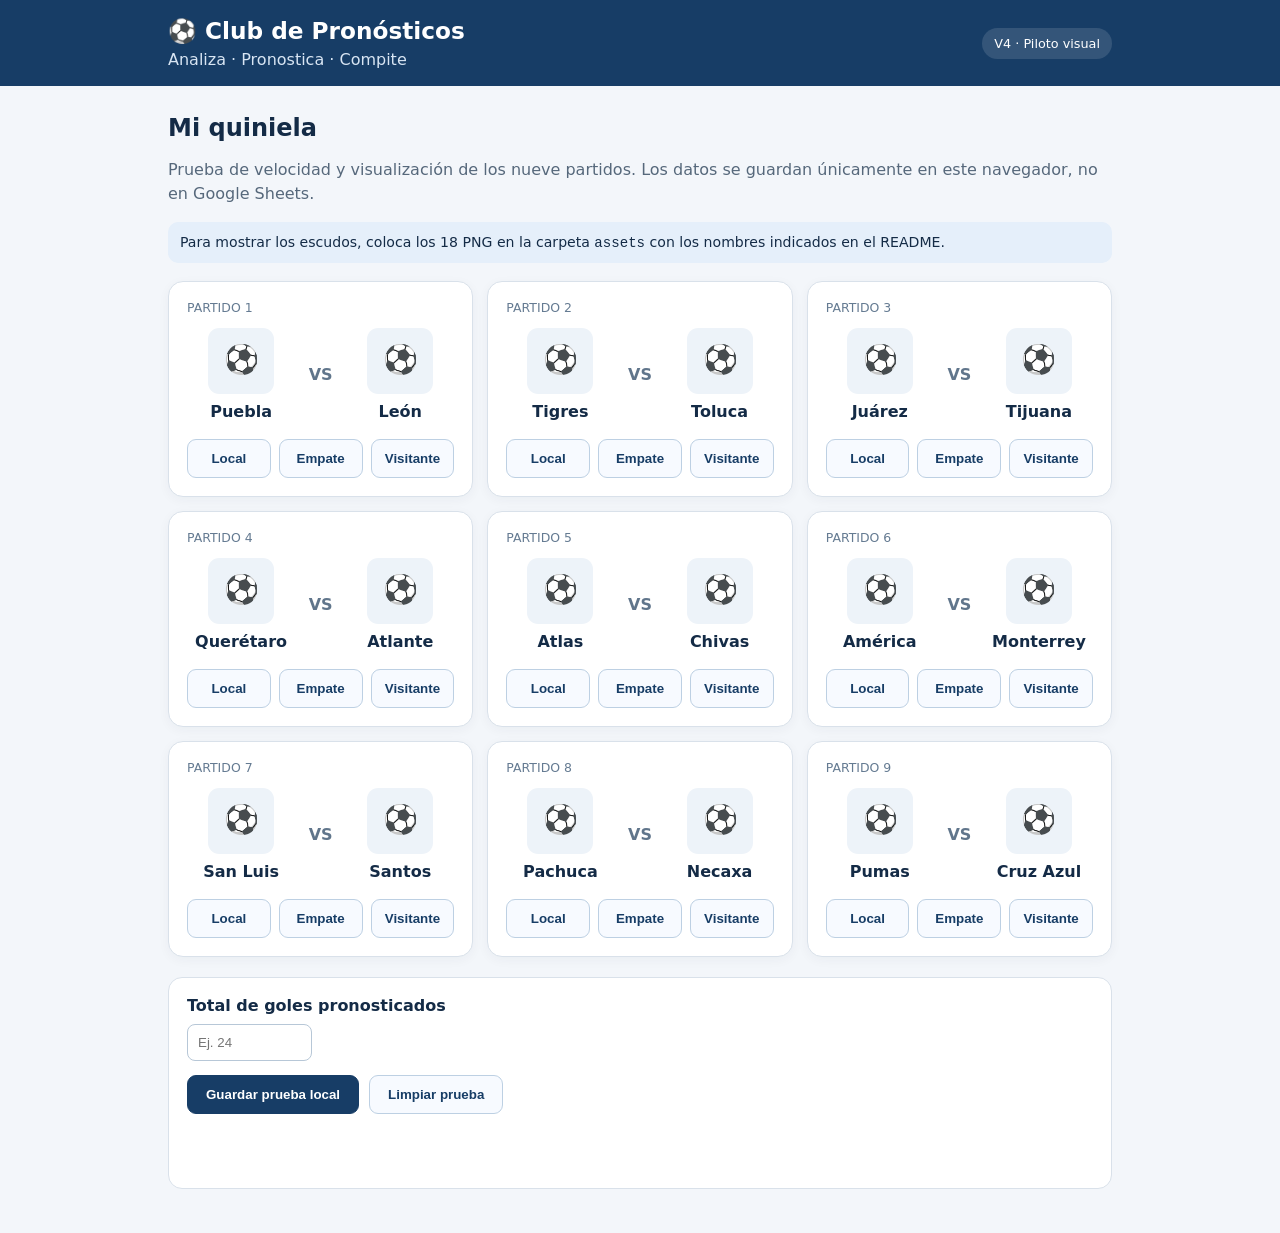
==== index.html @ 18bb1b21 "Add files via upload" ====
<!doctype html><html lang="es"><head><meta charset="utf-8"><meta name="viewport" content="width=device-width,initial-scale=1"><title>Club de Pronósticos · V4 piloto</title><link rel="stylesheet" href="styles.css"></head><body><header><div class="wrap top"><div><h1>⚽ Club de Pronósticos</h1><p>Analiza · Pronostica · Compite</p></div><span class="pill">V4 · Piloto visual</span></div></header><main class="wrap"><section class="intro"><h2>Mi quiniela</h2><p>Prueba de velocidad y visualización de los nueve partidos. Los datos se guardan únicamente en este navegador, no en Google Sheets.</p><div class="note">Para mostrar los escudos, coloca los 18 PNG en la carpeta <code>assets</code> con los nombres indicados en el README.</div></section><section id="matches" class="matches"></section><section class="footer"><label for="goals">Total de goles pronosticados</label><input id="goals" type="number" min="0" max="99" placeholder="Ej. 24"><div class="actions"><button id="save">Guardar prueba local</button><button id="clear" class="secondary">Limpiar prueba</button></div><p id="status" role="status"></p></section></main><script src="app.js"></script></body></html>
---- styles.css ----
:root{font-family:system-ui,-apple-system,Segoe UI,Arial,sans-serif;color:#142b46;background:#f3f6fa}*{box-sizing:border-box}body{margin:0}header{background:#173d66;color:white;padding:17px 0}.wrap{max-width:980px;margin:auto;padding:0 18px}.top{display:flex;align-items:center;justify-content:space-between;gap:16px}h1{font-size:1.45rem;margin:0}header p{margin:5px 0 0;color:#d8e5f3}.pill{background:#ffffff20;padding:8px 12px;border-radius:20px;font-size:.8rem}.intro{margin:28px 0 18px}.intro h2{margin-bottom:6px}.intro p{color:#56687b;line-height:1.5}.note{background:#e5effa;padding:12px;border-radius:10px;font-size:.88rem}.matches{display:grid;grid-template-columns:repeat(auto-fit,minmax(290px,1fr));gap:14px}.match{background:#fff;border:1px solid #d9e1ea;border-radius:15px;padding:18px;box-shadow:0 3px 12px #1834510b}.number{font-size:.78rem;color:#657b92;margin-bottom:13px}.teams{display:grid;grid-template-columns:1fr 35px 1fr;align-items:center;gap:8px;text-align:center}.team{min-width:0;display:flex;flex-direction:column;align-items:center;gap:8px;font-weight:650}.team img{width:66px;height:66px;object-fit:contain}.vs{font-weight:800;color:#60758b}.choices{display:grid;grid-template-columns:repeat(3,1fr);gap:8px;margin-top:18px}.choices button,.actions button{border:1px solid #bdd0e3;background:#f7faff;border-radius:9px;padding:11px 6px;color:#173d66;font-weight:650;cursor:pointer}.choices button.active,.actions button#save{background:#173d66;color:#fff;border-color:#173d66}.footer{margin:20px 0 45px;background:white;border:1px solid #d9e1ea;border-radius:14px;padding:18px}.footer label{display:block;font-weight:650;margin-bottom:9px}.footer input{padding:10px;border:1px solid #b7c7d7;border-radius:8px;width:125px}.actions{display:flex;gap:10px;margin-top:14px;flex-wrap:wrap}.actions button{padding:11px 18px}#status{color:#325b82;min-height:1.5em}@media(max-width:420px){.pill{font-size:.7rem}h1{font-size:1.1rem}.matches{grid-template-columns:1fr}}
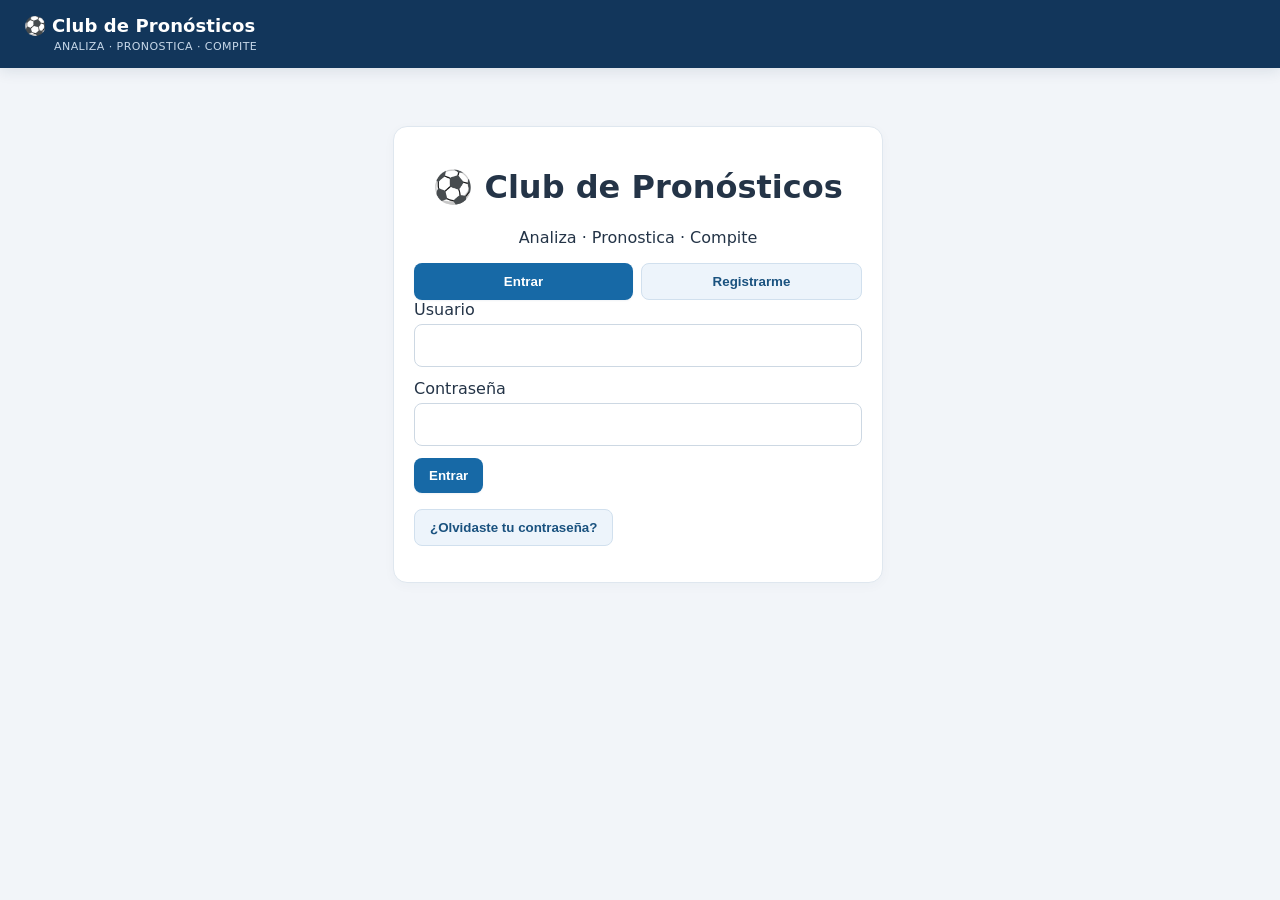
==== commit 4239594c: "Add files via upload" ====
--- a/index.html
+++ b/index.html
@@ -1 +1,70 @@
-<!doctype html><html lang="es"><head><meta charset="utf-8"><meta name="viewport" content="width=device-width,initial-scale=1"><title>Club de Pronósticos · V4 piloto</title><link rel="stylesheet" href="styles.css"></head><body><header><div class="wrap top"><div><h1>⚽ Club de Pronósticos</h1><p>Analiza · Pronostica · Compite</p></div><span class="pill">V4 · Piloto visual</span></div></header><main class="wrap"><section class="intro"><h2>Mi quiniela</h2><p>Prueba de velocidad y visualización de los nueve partidos. Los datos se guardan únicamente en este navegador, no en Google Sheets.</p><div class="note">Para mostrar los escudos, coloca los 18 PNG en la carpeta <code>assets</code> con los nombres indicados en el README.</div></section><section id="matches" class="matches"></section><section class="footer"><label for="goals">Total de goles pronosticados</label><input id="goals" type="number" min="0" max="99" placeholder="Ej. 24"><div class="actions"><button id="save">Guardar prueba local</button><button id="clear" class="secondary">Limpiar prueba</button></div><p id="status" role="status"></p></section></main><script src="app.js"></script></body></html>
+<!doctype html>
+<html lang="es"><head><meta charset="utf-8"><meta name="viewport" content="width=device-width,initial-scale=1,viewport-fit=cover"><meta name="theme-color" content="#12365b"><meta name="description" content="Club de Pronósticos: analiza, pronostica y compite"><link rel="manifest" href="manifest.webmanifest"><link rel="icon" href="assets/icon-192.png"><title>Club de Pronósticos</title><link rel="stylesheet" href="styles.css"></head>
+<body><header><div>⚽ <b>Club de Pronósticos</b><small>ANALIZA · PRONOSTICA · COMPITE</small></div><button id="logoutBtn" class="ghost hidden" onclick="logout()">Salir</button></header><main id="app">Cargando…</main><div id="toast" role="status" aria-live="polite"></div><script src="config.js"></script><script>
+'use strict';
+let token=localStorage.getItem('cdp_token')||'',me=null,currentJ=null;
+const $=id=>document.getElementById(id);
+const esc=x=>String(x??'').replace(/&/g,'&amp;').replace(/</g,'&lt;').replace(/>/g,'&gt;').replace(/"/g,'&quot;').replace(/'/g,'&#39;');
+const fmt=x=>x?new Date(x).toLocaleString('es-MX',{timeZone:'America/Mexico_City',dateStyle:'medium',timeStyle:'short'}):'—';
+function toast(x){let t=$('toast');if(!t){alert(x);return}t.textContent=x||'Error';t.style.display='block';setTimeout(()=>t.style.display='none',5000)}
+async function call(fn,args=[]){
+ const endpoint=window.CDP_CONFIG&&window.CDP_CONFIG.API_URL;
+ if(!endpoint||endpoint.includes('PEGA_URL_')) throw Error('Falta configurar la URL /exec de Google Apps Script en config.js');
+ const response=await fetch(endpoint,{method:'POST',mode:'cors',headers:{'Content-Type':'text/plain;charset=utf-8'},body:JSON.stringify({action:fn,args})});
+ const raw=await response.text(); let data; try{data=JSON.parse(raw)}catch(_){throw Error('Respuesta no válida de Apps Script. Revisa la implementación y la URL /exec.');}
+ if(!response.ok||data.success===false) throw Error(data.error||data.message||('Error HTTP '+response.status));
+ return data;
+}
+async function safe(f){try{return await f()}catch(e){toast(e.message)}}
+window.addEventListener('load',boot);
+async function boot(){if(!token)return auth();try{const r=await call('getBootstrap',[token]);me=r.user;shell()}catch(e){token='';localStorage.removeItem('cdp_token');auth()}}
+function auth(){$('logoutBtn').classList.add('hidden');$('app').innerHTML=`<div class="auth card"><h1>⚽ Club de Pronósticos</h1><p style="text-align:center">Analiza · Pronostica · Compite</p><div class="tabs"><button onclick="loginV()">Entrar</button><button class="secondary" onclick="regV()">Registrarme</button></div><div id="ab"></div></div>`;loginV()}
+function loginV(){$('ab').innerHTML=`<label>Usuario</label><input id="u" autocomplete="username"><label>Contraseña</label><input id="p" type="password" autocomplete="current-password"><button onclick="login()">Entrar</button><p><button class="secondary" onclick="resetV()">¿Olvidaste tu contraseña?</button></p>`}
+function regV(){$('ab').innerHTML=`<label>Nombre</label><input id="rn"><label>Alias</label><input id="ra"><label>Correo</label><input id="re" type="email"><label>Usuario</label><input id="ru"><label>Contraseña</label><input id="rp" type="password"><label><input id="rc" type="checkbox" style="width:auto"> Acepto reglas y privacidad</label><p><button onclick="reg()">Enviar registro</button></p>`}
+function resetV(){$('ab').innerHTML=`<h3>Restablecer contraseña</h3><p>Escribe tu usuario o correo. Enviaremos un código de seis dígitos.</p><label>Usuario o correo</label><input id="ri"><button onclick="requestReset()">Enviar código</button><p><button class="secondary" onclick="loginV()">← Volver al inicio</button></p>`}
+async function requestReset(){safe(async()=>{const id=$('ri').value.trim();if(!id)throw Error('Escribe usuario o correo');const r=await call('requestPasswordReset',[id]);toast(r.message);$('ab').innerHTML=`<h3>Introducir código</h3><input id="ri2" type="hidden" value="${esc(id)}"><label>Código de seis dígitos</label><input id="rcd" inputmode="numeric" maxlength="6"><label>Nueva contraseña</label><input id="rnp" type="password"><label>Confirmar contraseña</label><input id="rnp2" type="password"><button onclick="confirmReset()">Cambiar contraseña</button><p><button class="secondary" onclick="resetV()">Solicitar otro código</button></p>`})}
+async function confirmReset(){safe(async()=>{const a=$('rnp').value,b=$('rnp2').value;if(a!==b)throw Error('Las contraseñas no coinciden');const r=await call('confirmPasswordReset',[$('ri2').value,$('rcd').value.trim(),a]);toast(r.message);loginV()})}
+async function login(){safe(async()=>{const r=await call('loginUser',[$('u').value,$('p').value]);if(!r.ok)throw Error(r.message);token=r.token;me=r.user;localStorage.setItem('cdp_token',token);shell()})}
+async function reg(){safe(async()=>{const r=await call('registerUser',[{nombre:$('rn').value,alias:$('ra').value,email:$('re').value,usuario:$('ru').value,password:$('rp').value,privacidad:$('rc').checked}]);toast(r.message);loginV()})}
+async function logout(){try{await call('logoutUser',[token])}catch(e){}localStorage.removeItem('cdp_token');token='';auth()}
+function shell(){$('logoutBtn').classList.remove('hidden');if(me.estado==='PENDIENTE'){$('app').innerHTML='<div class="card">Cuenta pendiente de aprobación.</div>';return}me.rol==='ADMIN'?adminHome():userHome()}
+function adminHome(){$('app').innerHTML=`<div class="nav"><button onclick="dash()">Resumen</button><button onclick="users()">Usuarios</button><button onclick="jornadas()">Jornadas</button><button onclick="teams()">Escudos</button><button onclick="adminPicks()">Ver partidos</button><button onclick="results()">Resultados</button><button onclick="lab()">Laboratorio 🔒</button></div><div id="content"></div>`;dash()}
+async function dash(){safe(async()=>{const r=await call('getAdminDashboardV44',[token]);const labels={usuarios:'Participantes',activos:'Cuentas activas',pendientes:'Pendientes',jornadas:'Jornadas',pronosticosActuales:'Quinielas recibidas · jornada actual'};$('content').innerHTML=`<h2>Panel de control</h2><p class="v44-sub">Resumen actualizado desde Google Sheets</p><div class="v44-stats">${Object.entries(r.stats).map(([k,v])=>`<div class="card v44-stat"><strong>${Number(v)}</strong><span>${labels[k]||esc(k)}</span></div>`).join('')}</div><div class="card"><h3>Jornada actual</h3>${r.actual?`<b>${esc(r.actual.nombre)}</b><p>Estado: <span class="v44-pill">${esc(r.actual.estado)}</span></p><p>Cierre: ${fmt(r.actual.cierre)}</p>`:'No hay jornadas'}<div id="v45participation" class="v45-participation"></div><h3>Próximas jornadas</h3><div class="v44-list">${r.proximas.map(j=>`<div><b>${esc(j.nombre)}</b><span>${esc(j.estado)} · ${j.partidos}/9 partidos · ${j.participantes} quinielas</span><small>Cierre: ${fmt(j.cierre)}</small></div>`).join('')||'No hay jornadas próximas'}</div></div>`;await v45Participation()})}
+async function v45Participation(){
+ const el=$('v45participation');if(!el)return;
+ try{
+  const r=await call('getParticipationV45',[token]);
+  if(!r.jornada){el.textContent='Sin jornada para analizar.';return}
+  const pct=r.activos?Math.round(100*r.entregadas/r.activos):0;
+  el.innerHTML=`<h3>Participación · ${esc(r.jornada.nombre)}</h3><div><b>${r.entregadas} de ${r.activos}</b> participantes activos han enviado su quiniela (${pct}%).</div><div class="v44-track"><span style="width:${pct}%"></span></div><div class="v45-pending"><b>Pendientes de enviar (${r.pendientes.length})</b><div>${r.pendientes.length?r.pendientes.map(u=>esc(u.alias||u.usuario)).join(', '):'Todos los participantes activos han enviado su quiniela.'}</div></div>`;
+ }catch(e){el.textContent='No se pudo cargar la participación: '+e.message}
+}
+async function users(){safe(async()=>{const r=await call('getAllUsers',[token]);$('content').innerHTML=`<h2>Usuarios</h2><div class="table-wrap"><table><tr><th>Alias</th><th>Correo</th><th>Estado</th><th>Acción</th></tr>${r.users.map(u=>`<tr><td>${esc(u.alias)}</td><td>${esc(u.email)}</td><td>${esc(u.estado)}</td><td>${u.rol==='ADMIN'?'—':`<button class="secondary" onclick="statusU('${esc(u.idUsuario)}','${u.estado==='ACTIVO'?'SUSPENDIDO':'ACTIVO'}')">${u.estado==='ACTIVO'?'Suspender':'Aprobar / reactivar'}</button>`}</td></tr>`).join('')}</table></div>`})}
+async function statusU(id,e){safe(async()=>{const r=await call('setUserStatus',[token,id,e]);toast(r.message);users()})}
+async function jornadas(){safe(async()=>{const r=await call('getAdminJornadas',[token]);let m='';for(let i=1;i<=9;i++)m+=`<div class="grid"><div><label>Partido ${i} · Local</label><input id="l${i}"></div><div><label>Visitante</label><input id="v${i}"></div></div>`;$('content').innerHTML=`<h2>Administrar jornadas</h2><div class="card"><h3>Jornadas existentes · editar cierre</h3>${r.jornadas.map(j=>`<div class="card"><b>${esc(j.nombre)}</b> · ${esc(j.estado)}<p>Cierre actual: ${fmt(j.cierre)}</p><label>Nuevo cierre (hora de Guanajuato)</label><input type="datetime-local" id="c_${esc(j.idJornada)}" value="${toLocalInput(j.cierre)}"><button onclick="changeClose('${esc(j.idJornada)}','${esc(j.estado)}')">Guardar nuevo cierre</button> <button class="secondary" onclick="selectJ('${esc(j.idJornada)}')">Seleccionar</button></div>`).join('')||'No hay jornadas'}<p><button class="secondary" onclick="diagnose()">Diagnóstico de jornadas</button></p></div><div class="card"><h3>Crear nueva jornada</h3><label>Nombre</label><input id="jn"><div class="grid"><div><label>Apertura</label><input id="ja" type="datetime-local"></div><div><label>Cierre</label><input id="jc" type="datetime-local"></div></div>${m}<button onclick="createJ()">Crear jornada</button></div>`})}
+function toLocalInput(x){if(!x)return'';const d=new Date(x),parts=new Intl.DateTimeFormat('en-CA',{timeZone:'America/Mexico_City',year:'numeric',month:'2-digit',day:'2-digit',hour:'2-digit',minute:'2-digit',hourCycle:'h23'}).formatToParts(d);const v=k=>parts.find(p=>p.type===k)?.value||'00';return `${v('year')}-${v('month')}-${v('day')}T${v('hour')}:${v('minute')}`}
+function mexicoISO(v){if(!/^\d{4}-\d{2}-\d{2}T\d{2}:\d{2}$/.test(v))throw Error('Fecha inválida');return new Date(v+':00-06:00').toISOString()}
+async function changeClose(id,state){safe(async()=>{const v=$('c_'+id).value,iso=mexicoISO(v),reopen=state==='CERRADA';if(!confirm(`¿Cambiar el cierre al ${fmt(iso)}?${reopen?' La jornada cerrada se reabrirá.':''}`))return;const r=await call('updateJornadaDeadline',[token,id,iso,reopen]);toast(r.message);jornadas()})}
+async function diagnose(){safe(async()=>{const r=await call('getJornadaDiagnostics',[token]);$('content').innerHTML=`<h2>Diagnóstico</h2><div class="card">Zona horaria del proyecto: ${esc(r.timezone)}<pre style="white-space:pre-wrap">${esc(JSON.stringify(r.jornadas,null,2))}</pre><h3>Escudos</h3><pre>${esc(JSON.stringify(r.equipos,null,2))}</pre></div><button onclick="jornadas()">Volver</button>`})}
+async function createJ(){safe(async()=>{const p=[];for(let i=1;i<=9;i++)p.push({local:$('l'+i).value,visitante:$('v'+i).value});const r=await call('saveJornada',[token,{nombre:$('jn').value,apertura:mexicoISO($('ja').value),cierre:mexicoISO($('jc').value),partidos:p}]);toast(r.message);jornadas()})}
+function selectJ(id){localStorage.setItem('cdp_j',id);toast('Jornada seleccionada')}
+async function teams(){safe(async()=>{const r=await call('getAdminTeams',[token]);$('content').innerHTML=`<h2>Catálogo de equipos y escudos</h2><div class="card"><p><b>Drive V3.3:</b> Sincroniza los escudos que ya subiste a la carpeta. Reconoce mayúsculas, espacios y acentos. No modifica jornadas ni pronósticos.</p><button onclick="syncShieldsV33()">Sincronizar escudos de Drive</button></div><div class="card"><p>El nombre debe coincidir con el utilizado en la jornada. Utiliza una URL pública HTTPS que abra directamente la imagen.</p><label>Nombre del equipo</label><input id="eq"><label>Nombre corto</label><input id="short"><label>URL pública del escudo</label><input id="logo" type="url" placeholder="https://.../escudo.png"><button onclick="saveEq()">Guardar equipo</button></div><div class="card">${r.teams.map(x=>`<div style="display:flex;align-items:center;gap:12px;padding:10px;border-bottom:1px solid #ddd">${badgeLogo(x.logoURL,x.equipo)}<span>${esc(x.equipo)}</span><button class="secondary" onclick="editEq('${esc(x.idEquipo)}')">Editar</button></div>`).join('')||'Sin equipos registrados'}</div>`;window._teams=r.teams})}
+function editEq(id){const x=(window._teams||[]).find(t=>t.idEquipo===id);if(!x)return;$('eq').value=x.equipo;$('short').value=x.nombreCorto;$('logo').value=x.logoURL}
+async function saveEq(){safe(async()=>{const r=await call('saveTeam',[token,{equipo:$('eq').value,nombreCorto:$('short').value,logoURL:$('logo').value}]);toast(r.message);teams()})}
+function badgeLogo(url,name){const u=String(url||'').trim();return /^(https:\/\/[^\s"'<>]+|data:image\/(?:png|jpeg|webp|gif);base64,[A-Za-z0-9+/=]+)$/i.test(u)?`<img src="${esc(u)}" alt="Escudo ${esc(name)}" loading="lazy" referrerpolicy="no-referrer" style="width:48px;height:48px;object-fit:contain" onerror="this.style.display='none';this.nextElementSibling.style.display='inline-flex'"><span style="display:none;width:48px;height:48px;align-items:center;justify-content:center">⚽</span>`:`<span style="display:inline-flex;width:48px;height:48px;align-items:center;justify-content:center">⚽</span>`}
+function userHome(){$('app').innerHTML=`<div class="nav"><button onclick="myPicks()">Mi quiniela</button><button onclick="ranking()">Ranking</button></div><div id="content"></div>`;myPicks()}
+async function adminPicks(){safe(async()=>{const js=await call('getAdminJornadas',[token]);const id=localStorage.getItem('cdp_j')||(js.jornadas[0]&&js.jornadas[0].idJornada);if(!id){$('content').innerHTML='<div class="card">No hay jornadas creadas.</div>';return}const d=await call('getAdminJornada',[token,id]);$('content').innerHTML=`<h2>${esc(d.jornada.nombre)} · ${esc(d.jornada.estado)}</h2><p>Cierre: ${fmt(d.jornada.cierre)} (Guanajuato)</p>${d.partidos.map((p,i)=>`<div class="card"><small>Partido ${i+1}</small><div style="display:grid;grid-template-columns:1fr auto 1fr;text-align:center;align-items:center;gap:8px"><div>${badgeLogo(p.logoLocal,p.local)}<div>${esc(p.local)}</div></div><b>VS</b><div>${badgeLogo(p.logoVisitante,p.visitante)}<div>${esc(p.visitante)}</div></div></div>`).join('')}</div>`})}
+let v44Countdown=null;
+function v44UpdateClock(){const el=$('v44clock');if(!el||!currentJ?.jornada)return;const left=new Date(currentJ.jornada.cierre).getTime()-Date.now();if(left<=0){el.textContent='Pronósticos cerrados';document.querySelectorAll('.v44-choices input,#tg').forEach(x=>x.disabled=true);const btn=$('savePickBtn');if(btn)btn.disabled=true;return}const days=Math.floor(left/86400000),hrs=Math.floor(left%86400000/3600000),mins=Math.floor(left%3600000/60000),secs=Math.floor(left%60000/1000);el.textContent=`Cierra en ${days}d ${hrs}h ${mins}m ${secs}s`;}
+async function myPicks(){safe(async()=>{const r=await call('getCurrentJornada',[token]);if(!r.jornada){$('content').innerHTML=`<div class="card">${esc(r.message||'No hay jornada disponible.')}</div>`;return}currentJ=r;const pm={};(r.pronosticos||[]).forEach(x=>pm[x.idPartido]=x.pronostico);const editable=r.editable!==false&&r.jornada.estado==='ABIERTA'&&new Date(r.jornada.cierre).getTime()>Date.now();const h=r.partidos.map((p,i)=>`<article class="v44-match"><div class="v44-matchno">PARTIDO ${i+1}</div><div class="v44-teams"><div>${badgeLogo(p.logoLocal,p.local)}<strong>${esc(p.local)}</strong></div><b>VS</b><div>${badgeLogo(p.logoVisitante,p.visitante)}<strong>${esc(p.visitante)}</strong></div></div><div class="v44-choices">${['L','E','V'].map((k,idx)=>`<label><input type="radio" name="p_${esc(p.idPartido)}" value="${k}" ${pm[p.idPartido]===k?'checked':''} ${editable?'':'disabled'} onchange="v45Dirty();progress()"><span>${['Local','Empate','Visitante'][idx]}</span></label>`).join('')}</div></article>`).join('');$('content').innerHTML=`<div class="v44-head"><div><h2>${esc(r.jornada.nombre)}</h2><p>Estado: <span class="v44-pill">${esc(r.jornada.estado)}</span> · Cierre: ${fmt(r.jornada.cierre)} (Guanajuato)</p></div><b id="v44clock"></b></div><div class="card"><div id="progress"></div><p class="v44-sub">${editable?'Elige los nueve pronósticos y el total de goles.':'Esta jornada está cerrada o todavía no abre; solo consulta.'}</p></div><div class="v44-matches">${h}</div><div class="card v44-save"><label for="tg">Total de goles pronosticados</label><input id="tg" type="number" min="0" max="99" step="1" value="${r.quiniela?esc(r.quiniela.golesTotales):''}" ${editable?'':'disabled'} oninput="v45Dirty();progress()"><button id="savePickBtn" onclick="saveP('${esc(r.jornada.idJornada)}')" ${editable?'':'disabled'}>Guardar mis pronósticos</button><div id="v45saveStatus" class="v45-save-status ${r.quiniela?'saved':''}" role="status" aria-live="polite">${r.quiniela?'✓ Quiniela guardada en Google Sheets. Puedes modificarla hasta el cierre.':'Aún no hay confirmación de guardado para esta jornada.'}</div><small>Las selecciones y el 100% indican avance, no confirman el guardado.</small></div>`;progress();if(v44Countdown)clearInterval(v44Countdown);v44UpdateClock();v44Countdown=setInterval(v44UpdateClock,1000)})}
+function v45Dirty(){const el=$('v45saveStatus');if(el){el.classList.remove('saved');el.textContent='Cambios sin guardar. Presiona «Guardar mis pronósticos» para registrarlos en Google Sheets.'}}
+function progress(){if(!currentJ?.partidos)return;const n=currentJ.partidos.filter(p=>document.querySelector(`input[name="p_${p.idPartido}"]:checked`)).length,el=$('progress');if(el)el.innerHTML=`<div class="v44-progresslabel"><b>${n} de ${currentJ.partidos.length} partidos</b><span>${Math.round(100*n/currentJ.partidos.length)}%</span></div><div class="v44-track"><span style="width:${100*n/currentJ.partidos.length}%"></span></div>`;const b=$('savePickBtn'),g=$('tg')?.value;const valid=g!==undefined&&g!==''&&Number.isInteger(Number(g))&&Number(g)>=0&&Number(g)<=99;if(b)b.disabled=currentJ.editable===false||new Date(currentJ.jornada.cierre).getTime()<=Date.now()||n!==9||!valid}
+async function saveP(id){safe(async()=>{const p=currentJ.partidos.map(x=>({idPartido:x.idPartido,pronostico:document.querySelector(`input[name="p_${x.idPartido}"]:checked`)?.value||''}));if(p.some(x=>!x.pronostico))throw Error('Faltan partidos');const g=$('tg').value;if(g===''||!Number.isInteger(Number(g))||Number(g)<0||Number(g)>99)throw Error('Indica entre 0 y 99 goles');if(!confirm('¿Guardar tus nueve pronósticos?'))return;const b=$('savePickBtn');b.disabled=true;try{const r=await call('savePredictions',[token,{idJornada:id,pronosticos:p,golesTotales:Number(g)}]);toast(r.message);await myPicks()}finally{if(document.contains(b))progress()}})}
+async function results(){safe(async()=>{const js=await call('getAdminJornadas',[token]),id=localStorage.getItem('cdp_j')||(js.jornadas[0]&&js.jornadas[0].idJornada);if(!id){$('content').innerHTML='<div class="card">Primero crea una jornada.</div>';return}const d=await call('getAdminJornada',[token,id]);$('content').innerHTML=`<h2>Resultados · ${esc(d.jornada.nombre)}</h2><div class="card">${d.partidos.map(p=>`<div class="match"><span>${esc(p.local)}</span><div><input id="gl_${p.idPartido}" type="number" min="0" style="width:65px"> - <input id="gv_${p.idPartido}" type="number" min="0" style="width:65px"></div><span>${esc(p.visitante)}</span></div>`).join('')}<button onclick="saveR('${id}')">Guardar resultados</button></div>`})}
+async function saveR(id){safe(async()=>{const d=await call('getAdminJornada',[token,id]),rs=d.partidos.map(p=>({idPartido:p.idPartido,golesLocal:Number($('gl_'+p.idPartido).value),golesVisitante:Number($('gv_'+p.idPartido).value)}));if(d.partidos.some(p=>$('gl_'+p.idPartido).value===''||$('gv_'+p.idPartido).value===''))throw Error('Captura todos los marcadores');if(!confirm('¿Guardar los resultados?'))return;const r=await call('saveResults',[token,id,rs]);toast(r.message)})}
+async function lab(){safe(async()=>{const js=await call('getAdminJornadas',[token]),id=localStorage.getItem('cdp_j')||(js.jornadas[0]&&js.jornadas[0].idJornada);if(!id){$('content').innerHTML='<div class="card">No hay jornadas.</div>';return}const r=await call('getLab',[token,id]);$('content').innerHTML=`<h2>Laboratorio · ${esc(r.jornada.nombre)}</h2><div class="table-wrap"><table><tr><th>Partido</th><th>L</th><th>E</th><th>V</th><th>Consenso</th><th>Real</th></tr>${r.rows.map(x=>`<tr><td>${esc(x.local)} vs ${esc(x.visitante)}</td><td>${x.L}%</td><td>${x.E}%</td><td>${x.V}%</td><td>${esc(x.consenso||'—')}</td><td>${esc(x.resultado||'—')}</td></tr>`).join('')}</table></div>`})}
+async function ranking(){safe(async()=>{const r=await call('getRanking',[token,null]);if(!r.jornada){$('content').innerHTML='<div class="card">Aún no hay ranking.</div>';return}$('content').innerHTML=`<h2>Ranking · ${esc(r.jornada.nombre)}</h2><div class="table-wrap"><table><tr><th>#</th><th>Alias</th><th>Aciertos</th><th>Diferencia</th></tr>${r.ranking.map(x=>`<tr><td>${x.posicion}</td><td>${esc(x.alias)}</td><td>${x.aciertos}/${x.evaluados}</td><td>${esc(x.diferencia)}</td></tr>`).join('')}</table></div>`})}
+async function syncShieldsV33(){safe(async()=>{const r=await call('syncTeamShieldsV33',[token]);const msg='Escudos sincronizados. Actualizados: '+r.updated.length+'; nuevos: '+r.created.length+'; faltantes: '+r.missing.length+'; demasiado grandes: '+r.oversized.length+(r.missing.length?'\nFaltantes: '+r.missing.join(', '):'')+(r.oversized.length?'\nReducir imágenes: '+r.oversized.join(', '):'');alert(msg);await teams()})}
+</script><script>
+if('serviceWorker' in navigator){window.addEventListener('load',()=>navigator.serviceWorker.register('./service-worker.js').catch(e=>console.warn('PWA no disponible',e)));}
+</script></body></html>
--- a/styles.css
+++ b/styles.css
@@ -1 +1,39 @@
-:root{font-family:system-ui,-apple-system,Segoe UI,Arial,sans-serif;color:#142b46;background:#f3f6fa}*{box-sizing:border-box}body{margin:0}header{background:#173d66;color:white;padding:17px 0}.wrap{max-width:980px;margin:auto;padding:0 18px}.top{display:flex;align-items:center;justify-content:space-between;gap:16px}h1{font-size:1.45rem;margin:0}header p{margin:5px 0 0;color:#d8e5f3}.pill{background:#ffffff20;padding:8px 12px;border-radius:20px;font-size:.8rem}.intro{margin:28px 0 18px}.intro h2{margin-bottom:6px}.intro p{color:#56687b;line-height:1.5}.note{background:#e5effa;padding:12px;border-radius:10px;font-size:.88rem}.matches{display:grid;grid-template-columns:repeat(auto-fit,minmax(290px,1fr));gap:14px}.match{background:#fff;border:1px solid #d9e1ea;border-radius:15px;padding:18px;box-shadow:0 3px 12px #1834510b}.number{font-size:.78rem;color:#657b92;margin-bottom:13px}.teams{display:grid;grid-template-columns:1fr 35px 1fr;align-items:center;gap:8px;text-align:center}.team{min-width:0;display:flex;flex-direction:column;align-items:center;gap:8px;font-weight:650}.team img{width:66px;height:66px;object-fit:contain}.vs{font-weight:800;color:#60758b}.choices{display:grid;grid-template-columns:repeat(3,1fr);gap:8px;margin-top:18px}.choices button,.actions button{border:1px solid #bdd0e3;background:#f7faff;border-radius:9px;padding:11px 6px;color:#173d66;font-weight:650;cursor:pointer}.choices button.active,.actions button#save{background:#173d66;color:#fff;border-color:#173d66}.footer{margin:20px 0 45px;background:white;border:1px solid #d9e1ea;border-radius:14px;padding:18px}.footer label{display:block;font-weight:650;margin-bottom:9px}.footer input{padding:10px;border:1px solid #b7c7d7;border-radius:8px;width:125px}.actions{display:flex;gap:10px;margin-top:14px;flex-wrap:wrap}.actions button{padding:11px 18px}#status{color:#325b82;min-height:1.5em}@media(max-width:420px){.pill{font-size:.7rem}h1{font-size:1.1rem}.matches{grid-template-columns:1fr}}
+:root{--n:#173f69;--bg:#f3f6fa;--line:#d7e0e8;--red:#b42318}*{box-sizing:border-box}body{margin:0;font-family:Arial,sans-serif;background:var(--bg);color:#243447}header{background:var(--n);color:#fff;padding:16px max(18px,calc((100% - 1050px)/2));display:flex;justify-content:space-between}header small{display:block;font-size:12px;margin-left:28px}main{max-width:1050px;margin:24px auto;padding:0 16px}.hidden{display:none!important}.card{background:#fff;border:1px solid var(--line);border-radius:14px;padding:18px;margin:14px 0}.nav,.tabs,.actions{display:flex;gap:8px;flex-wrap:wrap}button{border:0;border-radius:9px;background:var(--n);color:#fff;padding:10px 15px;font-weight:700}.secondary{background:#eef4fb;color:var(--n);border:1px solid #aac1d9}.danger{background:var(--red)}.ghost{background:transparent;border:1px solid #aac1d9}input{width:100%;padding:11px;border:1px solid #c9d4df;border-radius:8px;margin:5px 0 12px}.grid,.stats{display:grid;grid-template-columns:repeat(2,1fr);gap:12px}.stats{grid-template-columns:repeat(4,1fr)}.stat{font-size:28px;font-weight:800}.stat small{display:block;font-size:12px}.table-wrap{overflow:auto;background:#fff;border:1px solid var(--line);border-radius:12px}table{border-collapse:collapse;width:100%;min-width:700px}th,td{padding:11px;border-bottom:1px solid var(--line);text-align:left}th{background:#eef4fb}.badge{padding:4px 8px;background:#e9eef4;border-radius:15px}.match{display:grid;grid-template-columns:1fr auto 1fr;gap:10px;padding:12px 0;border-bottom:1px solid var(--line)}.pick{display:flex;gap:6px}.pick input{width:auto;margin:0}.auth{max-width:460px;margin:40px auto}#toast{position:fixed;right:18px;bottom:18px;background:#172334;color:#fff;padding:12px 16px;border-radius:10px;display:none}@media(max-width:700px){.grid,.stats,.match{grid-template-columns:1fr}}
+
+.linkbtn{background:none!important;color:#1f5f9c!important;text-decoration:underline;padding:9px 0!important}.progressbox{display:flex;align-items:center;gap:12px;margin:14px 0}.progress{height:9px;background:#e3eaf1;border-radius:10px;overflow:hidden;flex:1}.progress span{display:block;height:100%;background:#1f5f9c;width:0}.match-card{background:#fff;border:1px solid #d8e2eb;border-radius:15px;padding:16px;margin:14px 0}.teams-v3{display:grid;grid-template-columns:1fr auto 1fr;align-items:center;gap:12px}.team-v3{display:flex;align-items:center;gap:9px;font-weight:700}.team-v3.away{justify-content:flex-end}.logo-v3{width:44px;height:44px;object-fit:contain}.logo-ph{width:44px;height:44px;border-radius:50%;background:#eef3f7;display:grid;place-items:center}.pick-v3{display:grid;grid-template-columns:repeat(3,1fr);gap:12px;margin-top:14px}.pick-v3 div{position:relative}.pick-v3 input{position:absolute;opacity:0}.pick-v3 label{display:block;text-align:center;padding:12px 6px;border:2px solid #c8d6e2;border-radius:11px;cursor:pointer}.pick-v3 input:checked+label{background:#173f69;color:#fff;border-color:#173f69}.savebar{position:sticky;bottom:8px;background:#fff;border:1px solid #d8e2eb;border-radius:14px;padding:14px;box-shadow:0 8px 24px rgba(20,40,60,.14)}.savebar button:disabled{opacity:.45}.deadline{color:#687789;font-size:13px}
+@media(max-width:700px){.pick-v3{gap:8px}.pick-v3 label{font-size:12px;padding:12px 3px}.team-v3{flex-direction:column;text-align:center;font-size:14px}.team-v3.away{flex-direction:column-reverse;justify-content:center}.logo-v3,.logo-ph{width:38px;height:38px}}
+
+
+:root{--v44:#173f69;--v44line:#dbe5f0}button{cursor:pointer;transition:transform .12s,filter .12s}button:hover:not(:disabled){filter:brightness(1.08)}button:disabled{opacity:.45;cursor:not-allowed}button:focus-visible,input:focus-visible{outline:3px solid #7ab5ef;outline-offset:2px}.v44-head{display:flex;align-items:center;justify-content:space-between;gap:12px;flex-wrap:wrap}.v44-head h2{margin-bottom:6px}.v44-head p,.v44-sub{color:#66788c;font-size:14px}.v44-head #v44clock{border-radius:30px;background:#eaf3ff;color:#174b7c;padding:12px 16px}.v44-pill{border-radius:20px;background:#e9f2fc;color:#174b7c;padding:4px 9px;font-size:12px;font-weight:800}.v44-matches{display:grid;grid-template-columns:repeat(3,minmax(0,1fr));gap:13px}.v44-match{border:1px solid var(--v44line);border-radius:16px;padding:14px;background:white;box-shadow:0 3px 10px #1d3f6410}.v44-matchno{font-size:11px;color:#70849a;font-weight:700;letter-spacing:.07em}.v44-teams{display:grid;grid-template-columns:1fr 28px 1fr;align-items:center;text-align:center;gap:5px;margin:14px 0}.v44-teams>div{display:flex;align-items:center;justify-content:center;flex-direction:column;gap:6px;min-width:0}.v44-teams strong{font-size:13px;overflow-wrap:anywhere}.v44-teams>div img{width:52px!important;height:52px!important}.v44-teams>b{font-size:12px;color:#4d6580}.v44-choices{display:grid;grid-template-columns:repeat(3,minmax(0,1fr));gap:6px}.v44-choices label{position:relative;cursor:pointer}.v44-choices input{position:absolute;opacity:0;width:1px;height:1px}.v44-choices span{display:block;border:1px solid #bad0e5;background:#f7faff;color:#16436c;border-radius:8px;text-align:center;font-size:12px;font-weight:700;padding:11px 2px}.v44-choices input:checked+span{background:#173f69;color:#fff;border-color:#173f69}.v44-choices input:focus-visible+span{outline:3px solid #7ab5ef}.v44-choices input:disabled+span{opacity:.65;cursor:not-allowed}.v44-save{position:static;box-shadow:none;margin-top:18px;clear:both}.v44-save input{max-width:170px;display:block}.v44-save small{display:block;margin-top:10px;color:#66788c}.v44-progresslabel{display:flex;justify-content:space-between;margin-bottom:7px}.v44-track{height:9px;background:#e2ebf5;border-radius:10px;overflow:hidden}.v44-track span{display:block;height:100%;background:#173f69;transition:width .2s}.v44-stats{display:grid;grid-template-columns:repeat(5,minmax(0,1fr));gap:12px}.v44-stat{display:flex;flex-direction:column;gap:8px;margin:0}.v44-stat strong{font-size:29px;color:#173f69}.v44-stat span{font-size:12px;color:#6b7d91}.v44-list>div{display:flex;flex-wrap:wrap;justify-content:space-between;gap:6px;border-top:1px solid #e4eaf1;padding:12px 0}.v44-list span,.v44-list small{color:#64758a}.v44-list small{width:100%}@media(max-width:850px){.v44-matches{grid-template-columns:repeat(2,minmax(0,1fr))}.v44-stats{grid-template-columns:repeat(3,minmax(0,1fr))}}@media(max-width:560px){.v44-matches{grid-template-columns:1fr}.v44-stats{grid-template-columns:repeat(2,minmax(0,1fr))}.v44-head #v44clock{width:100%;text-align:center}.v44-teams>div img{width:62px!important;height:62px!important}}
+
+
+/* V4.5: el formulario nunca tapa los encuentros */
+.v44-save{position:static!important;bottom:auto!important;z-index:auto!important;box-shadow:none!important;margin:18px 0 24px!important}
+.v45-save-status{margin:10px 0;padding:11px 13px;border:1px solid #c9d8e8;background:#f3f8fd;border-radius:10px;color:#214b72;font-weight:700;font-size:13px}
+.v45-save-status.saved{background:#edf8f0;border-color:#9bd2ac;color:#176036}
+.v45-participation{margin:15px 0}.v45-participation .v44-track{margin-top:9px}.v45-pending{margin:12px 0;padding:12px;background:#f7faff;border-radius:10px;line-height:1.7}
+@media(max-width:560px){.v44-save{margin-top:14px!important}.v44-save input{max-width:100%}}
+
+/* Club de Pronósticos · interfaz inspirada en KTMEX Facilities */
+:root{--n:#163e68;--bg:#f3f6fa;--line:#d8e2ec;--red:#b42318;--facility-accent:#1672b8;--facility-sidebar:#fff}
+body{background:#f2f5f9;color:#243447;font-family:Inter,system-ui,-apple-system,BlinkMacSystemFont,"Segoe UI",Arial,sans-serif}
+header{position:sticky;top:0;z-index:30;min-height:68px;align-items:center;padding:12px 24px;background:#12365b;box-shadow:0 3px 14px #102b471c}
+header>div:first-child{font-size:18px;letter-spacing:.1px}header small{margin:4px 0 0 30px;color:#c7d8e9;font-size:11px;letter-spacing:.04em}
+main{max-width:none;margin:0;padding:24px 28px 40px 280px;min-height:calc(100vh - 68px)}
+.nav{position:fixed;left:0;top:68px;bottom:0;width:250px;z-index:20;display:flex;flex-direction:column;align-items:stretch;flex-wrap:nowrap;gap:5px;padding:22px 14px;background:#fff;border-right:1px solid #dbe4ed;overflow-y:auto}
+.nav:before{content:'MENÚ PRINCIPAL';display:block;padding:2px 12px 12px;color:#7b8b9b;font-size:10px;font-weight:800;letter-spacing:.12em}
+.nav button{width:100%;text-align:left;background:transparent;color:#354a60;border-radius:9px;padding:12px 13px;font-weight:650;border:1px solid transparent}
+.nav button:hover{background:#f0f6fc;color:#145b91}.nav button:focus{background:#eaf3fc;color:#164b76}
+#content{min-width:0;max-width:1500px;margin:0 auto}
+.card{border:1px solid #dfe7ef;border-radius:14px;box-shadow:0 3px 12px #183c5b08;padding:20px}
+#app>h1,#content h2{color:#173f69}h2{font-size:23px;letter-spacing:-.02em}h3{color:#264965}
+button{border-radius:8px;background:#1769a6;padding:10px 15px;box-shadow:0 1px 2px #163e6810}button.secondary{background:#edf4fb;color:#1a527f;border-color:#d1e0ee;box-shadow:none}
+input,select,textarea{font:inherit}input{border-color:#cdd8e3;background:#fff}input:focus{border-color:#3987c4;box-shadow:0 0 0 3px #3182ce18;outline:0}
+.table-wrap{box-shadow:0 3px 12px #183c5b08}th{background:#edf4fa;color:#34546f;font-size:12px;text-transform:uppercase;letter-spacing:.04em}
+.auth{max-width:490px;margin:34px auto}.auth h1{text-align:center}.auth .tabs button{flex:1}
+.v44-stat{border-top:3px solid #2a78b7}.v44-stat strong{color:#174e7a}
+.v44-match{box-shadow:0 4px 14px #153c5d0b}.v44-choices input:checked+span{background:#1769a6;border-color:#1769a6}
+#toast{z-index:100;box-shadow:0 8px 28px #081c2f40;max-width:min(460px,calc(100vw - 36px))}
+body:has(.auth) main{padding-left:24px}
+@media(max-width:800px){header{padding:12px 16px}main{padding:18px 14px 28px;margin:0;min-height:calc(100vh - 68px)}.nav{position:static;width:auto;display:flex;flex-direction:row;flex-wrap:wrap;margin:0 0 18px;padding:10px;border:1px solid #dbe4ed;border-radius:12px;gap:6px}.nav:before{width:100%;padding:3px 7px 5px}.nav button{width:auto;flex:1 1 130px;text-align:center;padding:10px 8px}.auth{margin:16px auto}.v44-stats{grid-template-columns:repeat(2,minmax(0,1fr))}}
+@media(max-width:520px){header>div:first-child{font-size:16px}header small{font-size:10px}.v44-stats{grid-template-columns:repeat(2,minmax(0,1fr))}.card{padding:14px}.v44-matches{grid-template-columns:1fr}}
